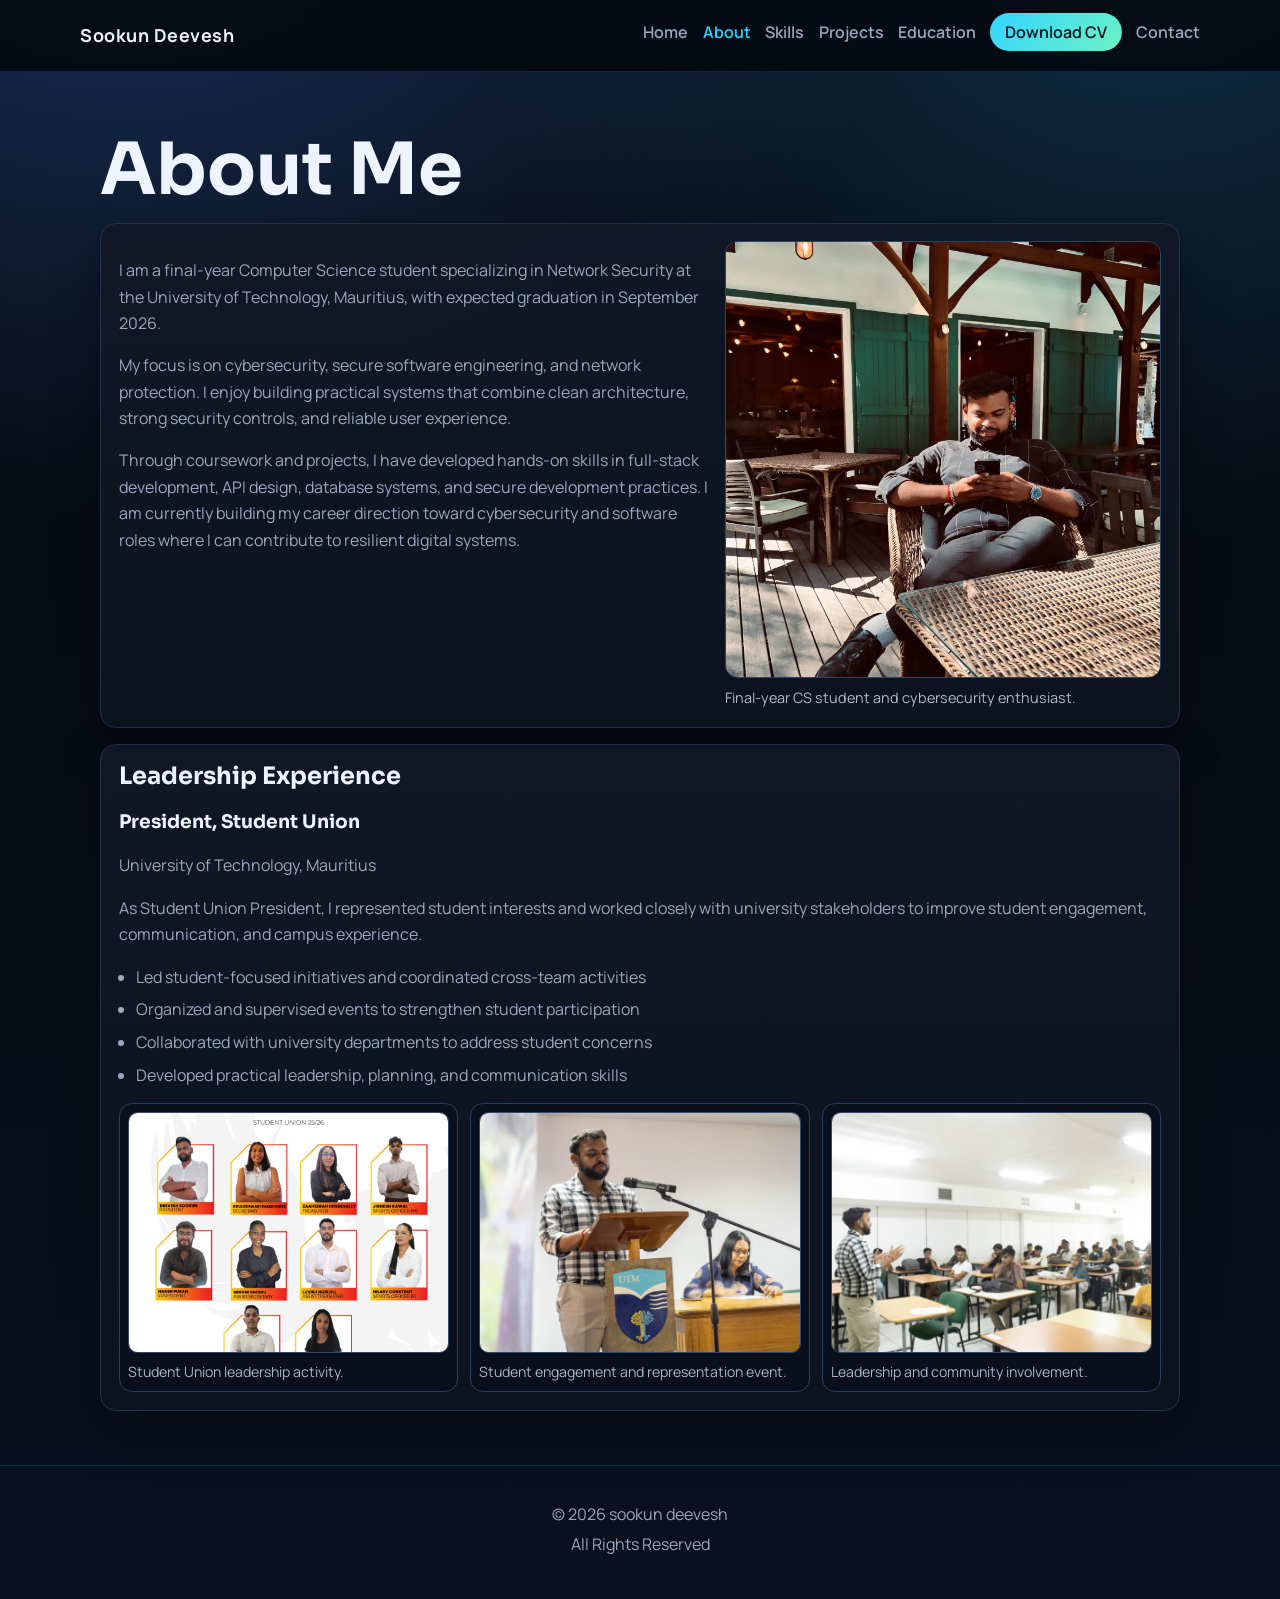
==== about.html @ 70546ae6 "Initial portfolio website upload" ====
<!doctype html>
<html lang="en">
  <head>
    <meta charset="UTF-8" />
    <meta name="viewport" content="width=device-width, initial-scale=1.0" />
    <title>About | Sookun Deevesh</title>
    <link rel="preconnect" href="https://fonts.googleapis.com" />
    <link rel="preconnect" href="https://fonts.gstatic.com" crossorigin />
    <link
      href="https://fonts.googleapis.com/css2?family=Manrope:wght@400;600;700;800&family=Sora:wght@500;600;700&display=swap"
      rel="stylesheet"
    />
    <link rel="stylesheet" href="styles.css" />
  </head>
  <body>
    <header class="subpage-header">
      <nav class="nav">
        <a class="brand" href="index.html">Sookun Deevesh</a>
        <button class="menu-toggle" aria-label="Toggle menu">Menu</button>
        <ul class="nav-links">
          <li><a href="index.html">Home</a></li>
          <li><a class="active" href="about.html">About</a></li>
          <li><a href="skills.html">Skills</a></li>
          <li><a href="projects.html">Projects</a></li>
          <li><a href="education.html">Education</a></li>
          <li>
            <a class="nav-cv-btn" href="Sookun_Deevesh_CV.pdf" download
              >Download CV</a
            >
          </li>
          <li><a href="contact.html">Contact</a></li>
        </ul>
      </nav>
    </header>

    <main class="section reveal">
      <h1>About Me</h1>
      <article class="about-card">
        <div class="about-layout">
          <div>
            <p>
              I am a final-year Computer Science student specializing in Network
              Security at the University of Technology, Mauritius, with expected
              graduation in September 2026.
            </p>
            <p>
              My focus is on cybersecurity, secure software engineering, and network
              protection. I enjoy building practical systems that combine clean
              architecture, strong security controls, and reliable user experience.
            </p>
            <p>
              Through coursework and projects, I have developed hands-on skills in
              full-stack development, API design, database systems, and secure
              development practices. I am currently building my career direction
              toward cybersecurity and software roles where I can contribute to
              resilient digital systems.
            </p>
          </div>
          <figure class="about-media">
            <img
              class="about-image"
              src="WhatsApp Image 2026-03-09 at 22.50.04 (1).jpeg"
              alt="Sookun Deevesh portrait"
            />
            <figcaption>Final-year CS student and cybersecurity enthusiast.</figcaption>
          </figure>
        </div>
      </article>

      <article class="about-card">
        <h2>Leadership Experience</h2>
        <h3>President, Student Union</h3>
        <p class="meta">University of Technology, Mauritius</p>
        <p>
          As Student Union President, I represented student interests and worked
          closely with university stakeholders to improve student engagement,
          communication, and campus experience.
        </p>
        <ul>
          <li>Led student-focused initiatives and coordinated cross-team activities</li>
          <li>Organized and supervised events to strengthen student participation</li>
          <li>Collaborated with university departments to address student concerns</li>
          <li>Developed practical leadership, planning, and communication skills</li>
        </ul>

        <div class="about-gallery">
          <figure class="about-gallery-item">
            <img
              src="WhatsApp Image 2026-03-09 at 22.48.05 (1).jpeg"
              alt="Student Union leadership activity photo 1"
            />
            <figcaption>Student Union leadership activity.</figcaption>
          </figure>
          <figure class="about-gallery-item">
            <img
              src="WhatsApp Image 2026-03-09 at 22.48.05 (2).jpeg"
              alt="Student Union leadership activity photo 2"
            />
            <figcaption>Student engagement and representation event.</figcaption>
          </figure>
          <figure class="about-gallery-item">
            <img
              src="WhatsApp Image 2026-03-09 at 22.50.04.jpeg"
              alt="Student Union leadership activity photo 3"
            />
            <figcaption>Leadership and community involvement.</figcaption>
          </figure>
        </div>
      </article>
    </main>

    <footer>
      <p>&copy; 2026 sookun deevesh</p>
      <p>All Rights Reserved</p>
    </footer>
    <script src="script.js"></script>
  </body>
</html>
---- styles.css ----
:root {
  --bg: #070b13;
  --surface: #0f1624;
  --surface-2: #111b2d;
  --text: #eef4ff;
  --muted: #99a7bf;
  --accent: #32d3ff;
  --accent-2: #6ef3c5;
  --border: #223148;
  --shadow: 0 20px 45px rgba(0, 0, 0, 0.35);
}

* {
  box-sizing: border-box;
}

html {
  scroll-behavior: smooth;
}

body {
  margin: 0;
  font-family: "Manrope", sans-serif;
  color: var(--text);
  line-height: 1.65;
  background: radial-gradient(circle at 10% -20%, #1f3f73 0%, transparent 38%),
    radial-gradient(circle at 90% -10%, #103652 0%, transparent 34%),
    linear-gradient(180deg, #05080e 0%, #070b13 40%, #0a1020 100%);
}

h1,
h2,
h3,
h4 {
  margin-top: 0;
  line-height: 1.2;
  font-family: "Sora", sans-serif;
}

a {
  color: inherit;
}

.hero {
  position: relative;
  overflow: hidden;
  padding: 1.2rem 1.25rem 4.5rem;
  border-bottom: 1px solid rgba(50, 211, 255, 0.15);
}

.subpage-header {
  padding: 1.2rem 1.25rem;
  border-bottom: 1px solid rgba(50, 211, 255, 0.15);
  background: rgba(5, 9, 16, 0.9);
  backdrop-filter: blur(6px);
}

.hero-grid {
  position: absolute;
  inset: 0;
  background-image: linear-gradient(
      rgba(50, 211, 255, 0.08) 1px,
      transparent 1px
    ),
    linear-gradient(90deg, rgba(50, 211, 255, 0.08) 1px, transparent 1px);
  background-size: 30px 30px;
  mask-image: linear-gradient(to bottom, rgba(0, 0, 0, 0.45), transparent);
  pointer-events: none;
}

.nav {
  max-width: 1120px;
  margin: 0 auto;
  display: flex;
  align-items: center;
  justify-content: space-between;
  gap: 1rem;
  position: relative;
  z-index: 2;
}

.brand {
  text-decoration: none;
  font-size: 1.12rem;
  font-weight: 700;
  letter-spacing: 0.03em;
}

.menu-toggle {
  display: none;
  border: 1px solid var(--border);
  background: var(--surface);
  color: var(--text);
  padding: 0.45rem 0.75rem;
  border-radius: 0.55rem;
  cursor: pointer;
}

.nav-links {
  list-style: none;
  display: flex;
  flex-wrap: wrap;
  gap: 0.9rem;
  margin: 0;
  padding: 0;
}

.nav-links a {
  text-decoration: none;
  font-weight: 600;
  color: var(--muted);
  transition: color 0.2s ease;
}

.nav-links a:hover {
  color: var(--accent);
}

.nav-links a.active {
  color: var(--accent);
}

.nav-links .nav-cv-btn {
  color: #04141d;
  background: linear-gradient(135deg, var(--accent) 0%, var(--accent-2) 100%);
  border: 1px solid transparent;
  border-radius: 999px;
  padding: 0.45rem 0.85rem;
}

.nav-links .nav-cv-btn:hover {
  color: #04141d;
  box-shadow: 0 6px 18px rgba(50, 211, 255, 0.35);
}

.hero-content {
  max-width: 1120px;
  margin: 4.5rem auto 0;
  position: relative;
  z-index: 2;
}

.hero-layout {
  display: grid;
  grid-template-columns: 1.2fr 0.8fr;
  gap: 1.4rem;
  align-items: start;
}

h1 {
  font-size: clamp(2.15rem, 6vw, 4.5rem);
  margin-bottom: 0.6rem;
}

.title {
  margin: 0 0 1.25rem;
  color: var(--accent);
  font-weight: 700;
}

.subtitle {
  max-width: 75ch;
  color: var(--muted);
  margin: 0 0 0.8rem;
}

.hero-actions {
  margin-top: 1.5rem;
  display: flex;
  flex-wrap: wrap;
  gap: 0.85rem;
}

.hero-photo-card {
  margin-top: 0.3rem;
  background: linear-gradient(180deg, rgba(16, 24, 38, 0.95) 0%, rgba(12, 19, 31, 0.95) 100%);
  border: 1px solid var(--border);
  border-radius: 1rem;
  padding: 0.8rem;
  box-shadow: var(--shadow);
}

.hero-photo {
  width: 100%;
  aspect-ratio: 4 / 5;
  object-fit: cover;
  border-radius: 0.7rem;
  border: 1px solid #2e425f;
  display: block;
  background: #0a1220;
}

.photo-note {
  margin: 0.7rem 0 0.15rem;
  color: var(--muted);
  font-size: 0.9rem;
}

.btn {
  text-decoration: none;
  font-weight: 700;
  border-radius: 999px;
  padding: 0.72rem 1.25rem;
  border: 1px solid transparent;
  transition: transform 0.2s ease, box-shadow 0.25s ease, border-color 0.25s ease;
}

.btn:hover {
  transform: translateY(-2px);
}

.btn-primary {
  color: #04141d;
  background: linear-gradient(135deg, var(--accent) 0%, var(--accent-2) 100%);
  box-shadow: 0 8px 24px rgba(50, 211, 255, 0.35);
}

.btn-ghost {
  border-color: #385272;
  color: var(--text);
  background: rgba(14, 23, 39, 0.6);
}

.btn-ghost:hover {
  border-color: var(--accent);
}

.btn-large {
  font-size: 1.03rem;
  padding: 0.9rem 1.55rem;
}

.section {
  max-width: 1120px;
  margin: 0 auto;
  padding: 3.4rem 1.25rem;
}

.section p {
  color: var(--muted);
}

.skills-grid,
.project-grid {
  display: grid;
  grid-template-columns: repeat(auto-fit, minmax(250px, 1fr));
  gap: 1rem;
}

.skill-card,
.card,
.edu-card,
.cv-section {
  background: linear-gradient(180deg, rgba(16, 24, 38, 0.95) 0%, rgba(12, 19, 31, 0.95) 100%);
  border: 1px solid var(--border);
  border-radius: 1rem;
  padding: 1.1rem;
  box-shadow: var(--shadow);
}

.skill-card,
.card {
  transition: transform 0.24s ease, border-color 0.24s ease;
}

.skill-card:hover,
.card:hover {
  transform: translateY(-4px);
  border-color: rgba(50, 211, 255, 0.55);
}

ul {
  margin: 0.4rem 0 0;
  padding-left: 1.1rem;
  color: var(--muted);
}

li {
  margin-bottom: 0.4rem;
}

.meta {
  margin: 0.1rem 0;
}

.edu-media {
  margin: 0 0 1rem;
}

.edu-image {
  width: 100%;
  max-height: 420px;
  object-fit: cover;
  border-radius: 0.8rem;
  border: 1px solid #2a3d5a;
  display: block;
}

.edu-media figcaption {
  margin-top: 0.55rem;
  color: var(--muted);
  font-size: 0.93rem;
}

.source-link {
  margin-top: 1rem;
}

.edu-detail-grid {
  margin-top: 1.15rem;
  display: grid;
  grid-template-columns: repeat(auto-fit, minmax(220px, 1fr));
  gap: 0.8rem;
}

.edu-detail {
  background: rgba(9, 15, 26, 0.7);
  border: 1px solid #2a3d5a;
  border-radius: 0.75rem;
  padding: 0.85rem;
}

.edu-detail h4 {
  margin-bottom: 0.45rem;
}

.edu-detail ul {
  margin-top: 0.15rem;
}

.source-link a {
  color: var(--accent);
  text-decoration: none;
}

.source-link a:hover {
  text-decoration: underline;
}

.cv-section {
  text-align: center;
}

.contact-list {
  list-style: none;
  margin: 0.8rem 0 0;
  padding: 0;
}

.contact-list li {
  margin-bottom: 0.55rem;
}

.contact-item {
  display: flex;
  align-items: flex-start;
  gap: 0.65rem;
  padding: 0.7rem 0.8rem;
  border: 1px solid #2b3f5d;
  border-radius: 0.75rem;
  background: rgba(10, 18, 30, 0.72);
}

.contact-icon {
  width: 28px;
  height: 28px;
  display: inline-flex;
  align-items: center;
  justify-content: center;
  border-radius: 50%;
  font-size: 0.82rem;
  font-weight: 800;
  color: #07202b;
  background: linear-gradient(135deg, var(--accent) 0%, var(--accent-2) 100%);
  flex: 0 0 auto;
  margin-top: 0.12rem;
}

.contact-label {
  margin: 0 0 0.05rem;
  color: #b8c7de;
  font-size: 0.84rem;
  letter-spacing: 0.02em;
  text-transform: uppercase;
}

.contact-list a {
  color: var(--accent);
  text-decoration: none;
  word-break: break-word;
}

.contact-list a:hover {
  text-decoration: underline;
}

.text-link {
  color: var(--accent);
  text-decoration: none;
  font-weight: 700;
}

.text-link:hover {
  text-decoration: underline;
}

.quick-links {
  padding-top: 3rem;
}

footer {
  border-top: 1px solid rgba(50, 211, 255, 0.15);
  text-align: center;
  padding: 2rem 1rem 2.4rem;
  color: var(--muted);
}

footer p {
  margin: 0.2rem 0;
}

.reveal {
  opacity: 1;
  transform: none;
  transition: opacity 0.7s ease, transform 0.7s ease;
}

.reveal.show {
  opacity: 1;
  transform: none;
}

@media (max-width: 960px) {
  .menu-toggle {
    display: inline-flex;
  }

  .nav-links {
    display: none;
    position: absolute;
    top: 2.9rem;
    right: 0;
    width: min(320px, 92vw);
    padding: 0.9rem;
    border: 1px solid var(--border);
    border-radius: 0.8rem;
    background: rgba(8, 14, 24, 0.97);
  }

  .nav-links.open {
    display: grid;
  }

  .hero-content {
    margin-top: 3rem;
  }

  .hero-layout {
    grid-template-columns: 1fr;
  }

  .hero-photo-card {
    max-width: 420px;
  }
}

.skills-intro {
  max-width: 85ch;
  margin-bottom: 1.2rem;
}

.skills-block + .skills-block {
  margin-top: 2rem;
}

.skills-grid-enhanced {
  grid-template-columns: repeat(auto-fit, minmax(290px, 1fr));
}

.skill-card-pro {
  padding: 1.2rem;
  border: 1px solid #2c3f5d;
  background: linear-gradient(165deg, rgba(15, 25, 40, 0.94) 0%, rgba(10, 18, 30, 0.95) 100%);
}

.skill-card-pro h3 {
  margin-bottom: 0.55rem;
}

.skill-card-pro p {
  margin: 0 0 0.65rem;
  color: #b6c3d8;
}

.skill-card-pro strong {
  color: #d8ecff;
}

.tool-grid {
  display: grid;
  grid-template-columns: repeat(auto-fit, minmax(230px, 1fr));
  gap: 0.9rem;
}

.tool-card {
  background: linear-gradient(180deg, rgba(16, 24, 38, 0.96) 0%, rgba(11, 18, 30, 0.96) 100%);
  border: 1px solid #2a3d5a;
  border-radius: 0.95rem;
  padding: 1rem;
  box-shadow: var(--shadow);
  transition: transform 0.24s ease, border-color 0.24s ease, box-shadow 0.24s ease;
}

.tool-card:hover {
  transform: translateY(-4px);
  border-color: rgba(50, 211, 255, 0.6);
  box-shadow: 0 20px 36px rgba(0, 0, 0, 0.36);
}

.tool-head {
  display: flex;
  align-items: center;
  gap: 0.65rem;
  margin-bottom: 0.55rem;
}

.tool-head img {
  width: 32px;
  height: 32px;
  border-radius: 0.45rem;
  background: rgba(255, 255, 255, 0.95);
  object-fit: contain;
  padding: 4px;
  border: 1px solid #3d536f;
}

.tool-head h3 {
  margin: 0;
  font-size: 1.02rem;
}

.tool-card p {
  margin: 0;
  color: #b4c1d7;
  font-size: 0.96rem;
  line-height: 1.55;
}

@media (max-width: 700px) {
  .tool-grid {
    grid-template-columns: 1fr;
  }

  .skills-grid-enhanced {
    grid-template-columns: 1fr;
  }
}

.capstone-card {
  margin-bottom: 1.4rem;
  border-color: #2f4667;
  background: linear-gradient(170deg, rgba(18, 30, 48, 0.98) 0%, rgba(12, 20, 34, 0.98) 100%);
}

.project-tag {
  display: inline-flex;
  align-items: center;
  padding: 0.24rem 0.7rem;
  margin: 0 0 0.65rem;
  border-radius: 999px;
  border: 1px solid rgba(110, 243, 197, 0.45);
  background: rgba(110, 243, 197, 0.08);
  color: #b8f7df;
  font-size: 0.8rem;
  font-weight: 700;
  letter-spacing: 0.03em;
  text-transform: uppercase;
}

.capstone-card h2 {
  margin-bottom: 0.75rem;
}

.capstone-card h3 {
  margin-top: 1.25rem;
  margin-bottom: 0.45rem;
  color: #d8e7fa;
}

.project-feature-grid {
  margin-top: 0.4rem;
  display: grid;
  grid-template-columns: repeat(auto-fit, minmax(240px, 1fr));
  gap: 0.55rem;
}

.project-pill {
  padding: 0.58rem 0.72rem;
  border-radius: 0.65rem;
  border: 1px solid #2d4261;
  background: rgba(9, 15, 26, 0.72);
  color: #c7d8ee;
  font-size: 0.94rem;
}

.capstone-media {
  margin: 1rem 0 0.6rem;
}

.capstone-image {
  width: 100%;
  border-radius: 0.85rem;
  border: 1px solid #344d6f;
  display: block;
  box-shadow: 0 14px 28px rgba(0, 0, 0, 0.34);
}

.capstone-media figcaption {
  margin-top: 0.55rem;
  color: #a8b8d1;
  font-size: 0.9rem;
}

.about-card {
  background: linear-gradient(180deg, rgba(16, 24, 38, 0.95) 0%, rgba(12, 19, 31, 0.95) 100%);
  border: 1px solid var(--border);
  border-radius: 1rem;
  padding: 1.1rem;
  box-shadow: var(--shadow);
}

.about-card + .about-card {
  margin-top: 1rem;
}

.about-layout {
  display: grid;
  grid-template-columns: 1.15fr 0.85fr;
  gap: 1rem;
  align-items: start;
}

.about-media {
  margin: 0;
}

.about-image {
  width: 100%;
  display: block;
  border-radius: 0.8rem;
  border: 1px solid #2f4564;
  object-fit: cover;
  max-height: 440px;
}

.about-media figcaption {
  margin-top: 0.5rem;
  color: #aab8ce;
  font-size: 0.9rem;
}

.about-gallery {
  margin-top: 0.9rem;
  display: grid;
  grid-template-columns: repeat(auto-fit, minmax(220px, 1fr));
  gap: 0.75rem;
}

.about-gallery-item {
  margin: 0;
  background: rgba(9, 15, 26, 0.72);
  border: 1px solid #2a3f5d;
  border-radius: 0.8rem;
  padding: 0.5rem;
}

.about-gallery-item img {
  width: 100%;
  display: block;
  border-radius: 0.6rem;
  border: 1px solid #334b6d;
  aspect-ratio: 4 / 3;
  object-fit: cover;
}

.about-gallery-item figcaption {
  margin-top: 0.45rem;
  color: #a5b5cc;
  font-size: 0.88rem;
}

@media (max-width: 860px) {
  .about-layout {
    grid-template-columns: 1fr;
  }
}
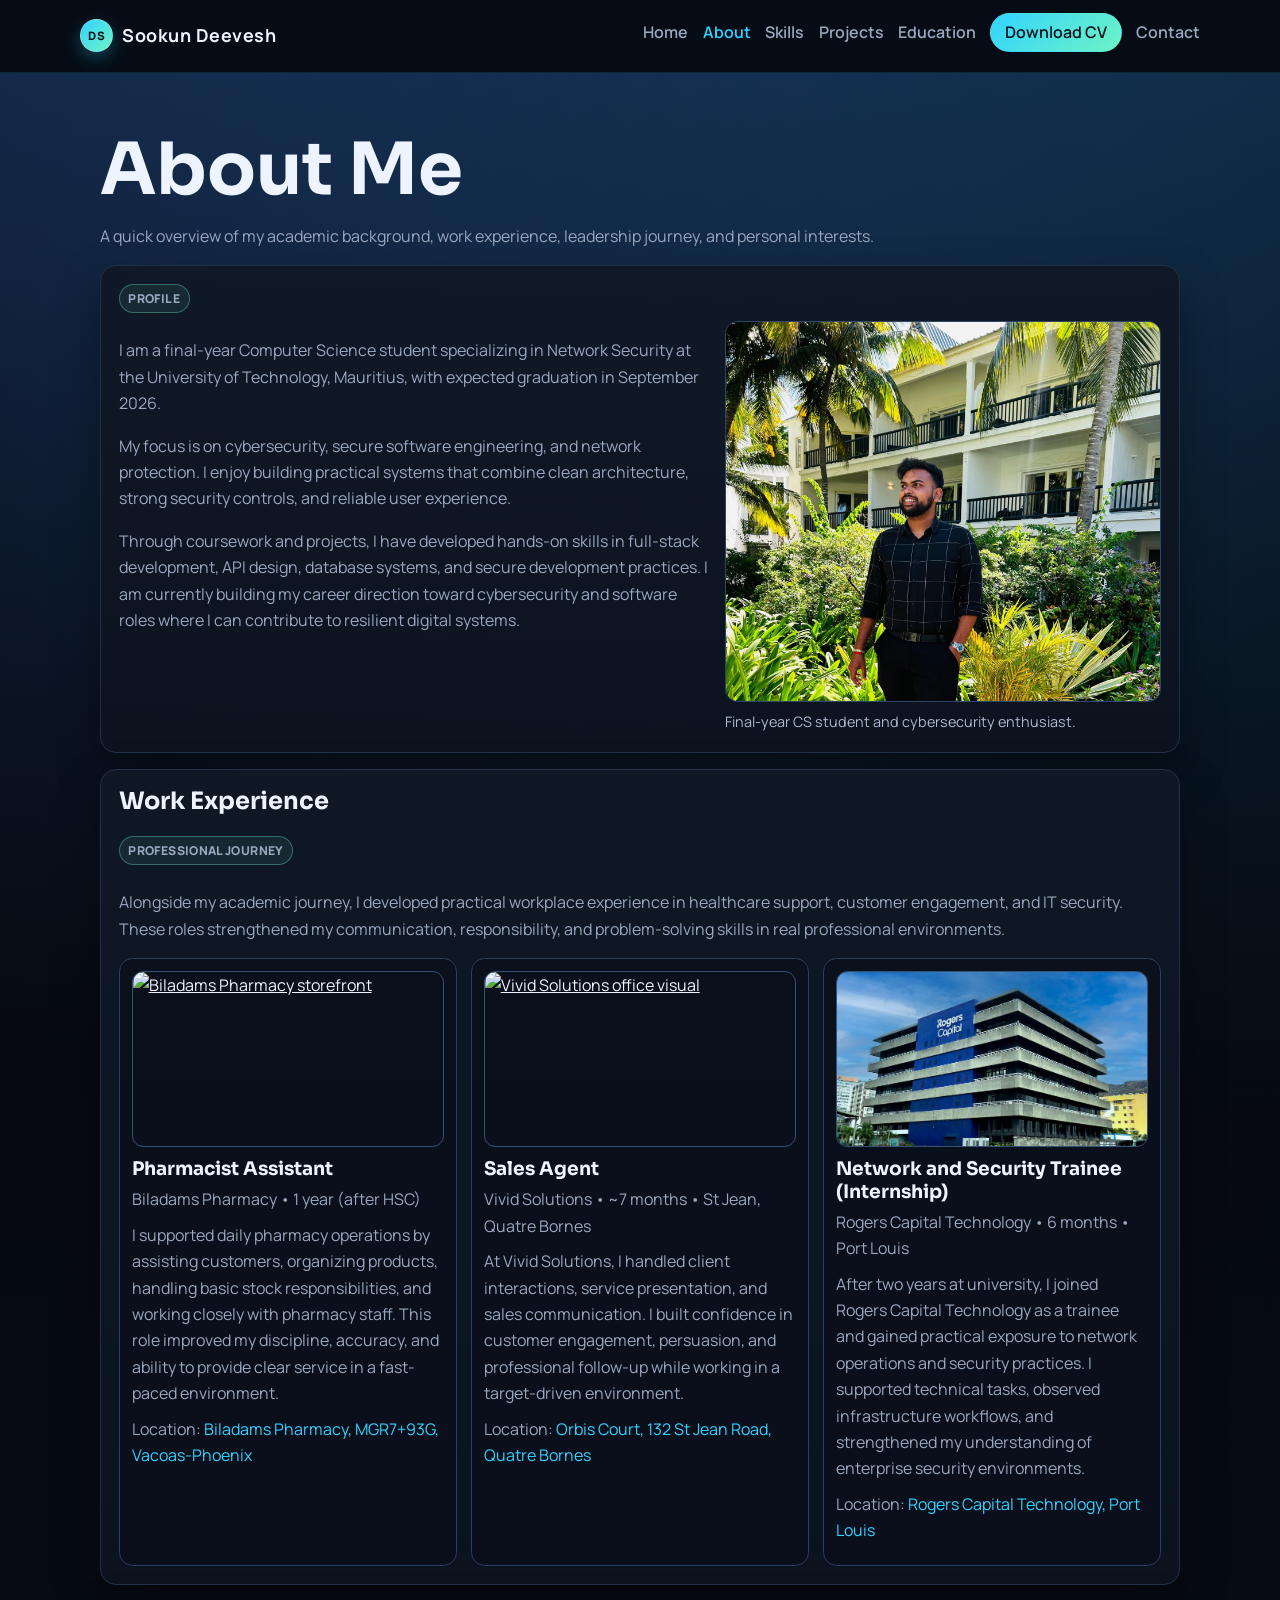
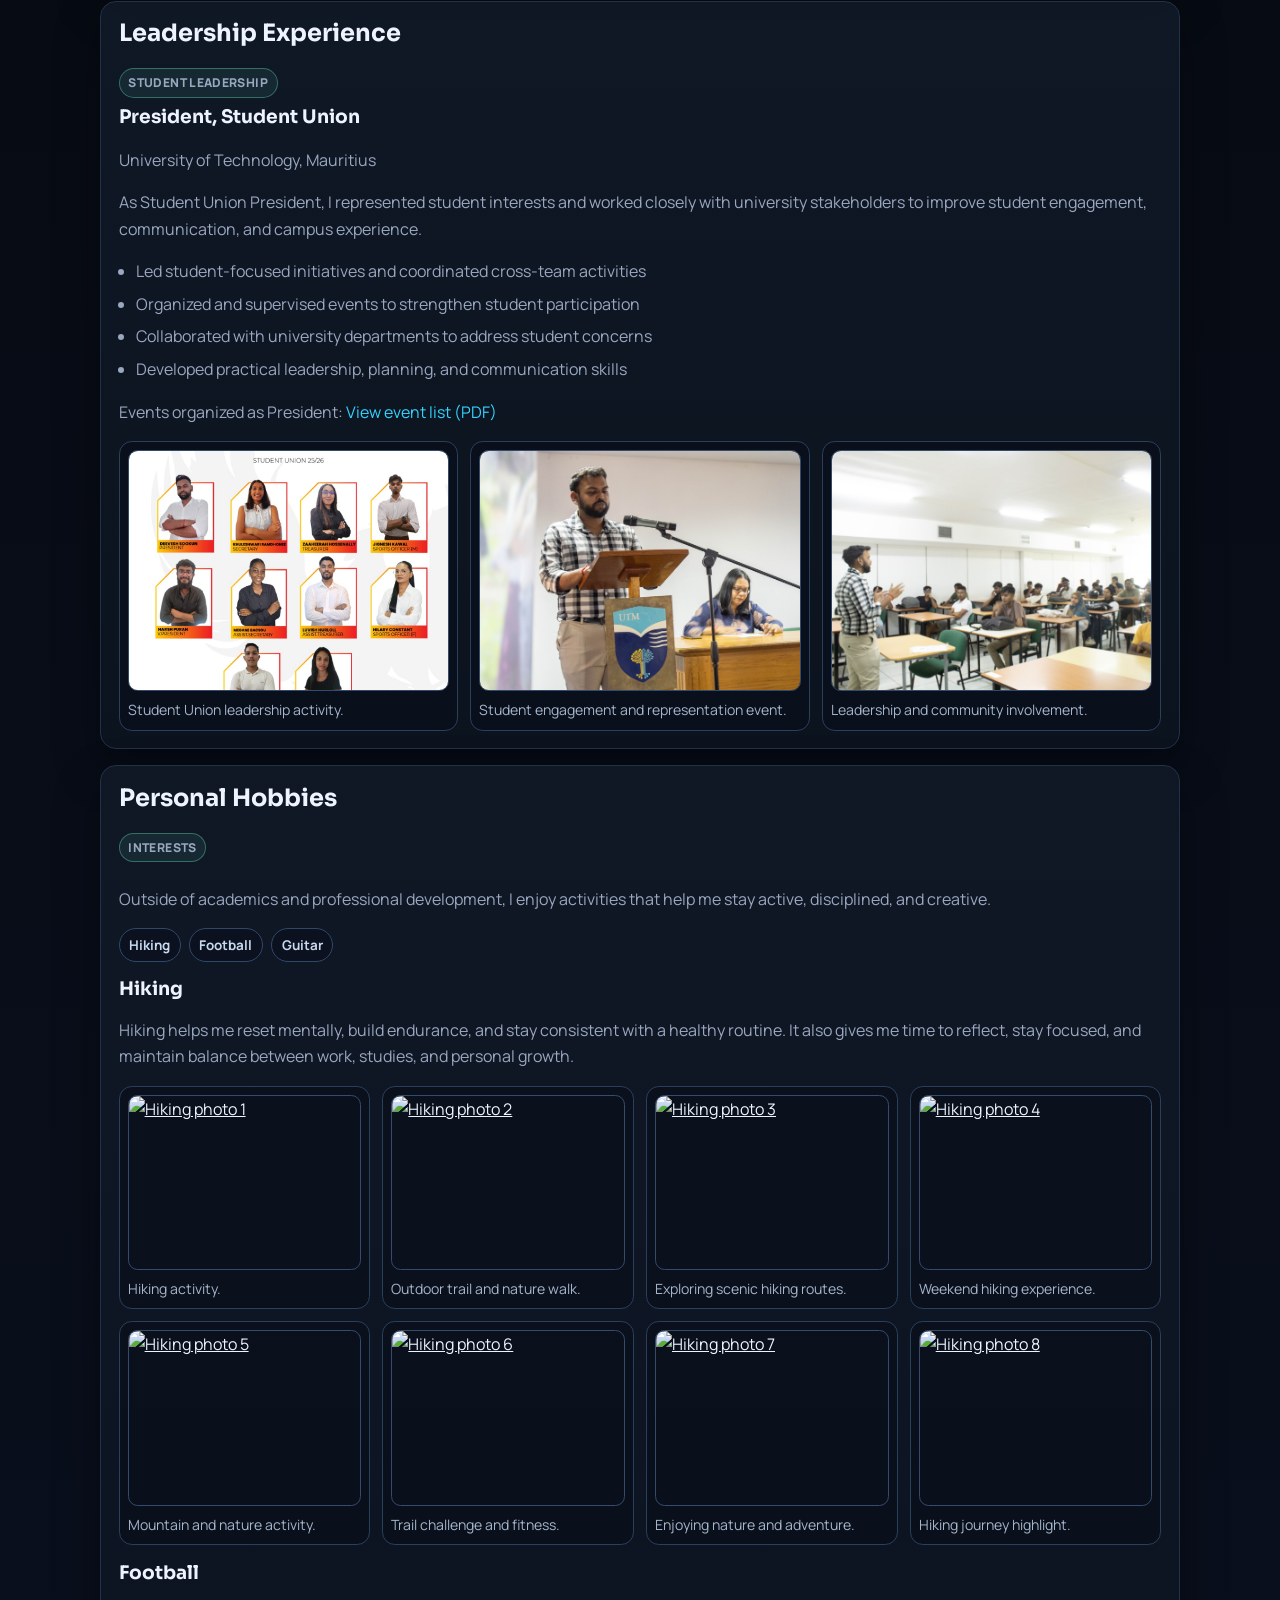
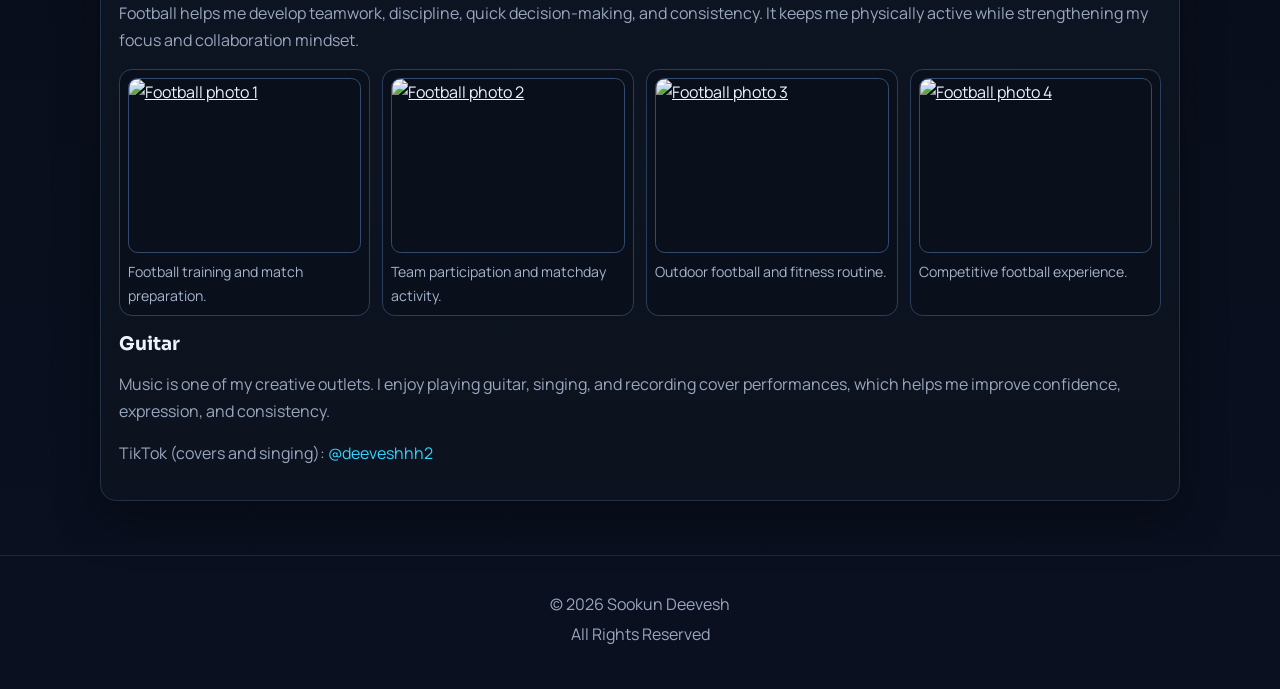
==== commit b048e5b0: "Add files via upload" ====
--- a/about.html
+++ b/about.html
@@ -3,6 +3,13 @@
   <head>
     <meta charset="UTF-8" />
     <meta name="viewport" content="width=device-width, initial-scale=1.0" />
+    <meta name="theme-color" content="#070b13" />
+    <meta
+      name="description"
+      content="About Sookun Deevesh: profile, leadership experience, and work experience in healthcare support, sales, and network security internship."
+    />
+    <link rel="icon" type="image/svg+xml" href="favicon.svg" />
+    <link rel="apple-touch-icon" href="favicon.svg" />
     <title>About | Sookun Deevesh</title>
     <link rel="preconnect" href="https://fonts.googleapis.com" />
     <link rel="preconnect" href="https://fonts.gstatic.com" crossorigin />
@@ -35,7 +42,12 @@
 
     <main class="section reveal">
       <h1>About Me</h1>
+      <p class="about-intro">
+        A quick overview of my academic background, work experience, leadership
+        journey, and personal interests.
+      </p>
       <article class="about-card">
+        <p class="section-kicker">Profile</p>
         <div class="about-layout">
           <div>
             <p>
@@ -59,16 +71,110 @@
           <figure class="about-media">
             <img
               class="about-image"
-              src="WhatsApp Image 2026-03-09 at 22.50.04 (1).jpeg"
+              src="WhatsApp Image 2026-03-16 at 10.59.17.jpeg"
               alt="Sookun Deevesh portrait"
             />
             <figcaption>Final-year CS student and cybersecurity enthusiast.</figcaption>
           </figure>
+        </div>
+      </article>
+
+      <article class="about-card">
+        <h2>Work Experience</h2>
+        <p class="section-kicker">Professional Journey</p>
+        <p>
+          Alongside my academic journey, I developed practical workplace
+          experience in healthcare support, customer engagement, and IT security.
+          These roles strengthened my communication, responsibility, and
+          problem-solving skills in real professional environments.
+        </p>
+
+        <div class="work-grid">
+          <article class="work-card">
+            <img
+              class="work-image"
+              src="https://www.ascenciamalls.com/media/1jlnatyc/billadarns.jpg?crop=0%2C0%2C0%2C0&cropmode=percentage&height=330&rnd=133210350806030000&width=338"
+              alt="Biladams Pharmacy storefront"
+              loading="lazy"
+            />
+            <h3>Pharmacist Assistant</h3>
+            <p class="meta">Biladams Pharmacy • 1 year (after HSC)</p>
+            <p>
+              I supported daily pharmacy operations by assisting customers,
+              organizing products, handling basic stock responsibilities, and
+              working closely with pharmacy staff. This role improved my
+              discipline, accuracy, and ability to provide clear service in a
+              fast-paced environment.
+            </p>
+            <p class="source-link">
+              Location:
+              <a
+                href="https://www.google.com/maps/search/?api=1&query=Biladams+Pharmacy,+MGR7%2B93G,+Vacoas-Phoenix,+Mauritius"
+                target="_blank"
+                rel="noopener noreferrer"
+                >Biladams Pharmacy, MGR7+93G, Vacoas-Phoenix</a
+              >
+            </p>
+          </article>
+
+          <article class="work-card">
+            <img
+              class="work-image"
+              src="https://www.vividsolutions.mu/assets/img/landing/office_title_landing.png"
+              alt="Vivid Solutions office visual"
+              loading="lazy"
+            />
+            <h3>Sales Agent</h3>
+            <p class="meta">Vivid Solutions • ~7 months • St Jean, Quatre Bornes</p>
+            <p>
+              At Vivid Solutions, I handled client interactions, service
+              presentation, and sales communication. I built confidence in
+              customer engagement, persuasion, and professional follow-up while
+              working in a target-driven environment.
+            </p>
+            <p class="source-link">
+              Location:
+              <a
+                href="https://www.google.com/maps/search/?api=1&query=Orbis+Court,+132+St+Jean+Road,+Quatre+Bornes,+Mauritius"
+                target="_blank"
+                rel="noopener noreferrer"
+                >Orbis Court, 132 St Jean Road, Quatre Bornes</a
+              >
+            </p>
+          </article>
+
+          <article class="work-card">
+            <img
+              class="work-image"
+              src="1754237990745.jfif"
+              alt="Rogers Capital Technology building and brand visual"
+              loading="lazy"
+            />
+            <h3>Network and Security Trainee (Internship)</h3>
+            <p class="meta">Rogers Capital Technology • 6 months • Port Louis</p>
+            <p>
+              After two years at university, I joined Rogers Capital Technology
+              as a trainee and gained practical exposure to network operations
+              and security practices. I supported technical tasks, observed
+              infrastructure workflows, and strengthened my understanding of
+              enterprise security environments.
+            </p>
+            <p class="source-link">
+              Location:
+              <a
+                href="https://www.google.com/maps/search/?api=1&query=Rogers+Capital+Technology,+Port+Louis,+Mauritius"
+                target="_blank"
+                rel="noopener noreferrer"
+                >Rogers Capital Technology, Port Louis</a
+              >
+            </p>
+          </article>
         </div>
       </article>
 
       <article class="about-card">
         <h2>Leadership Experience</h2>
+        <p class="section-kicker">Student Leadership</p>
         <h3>President, Student Union</h3>
         <p class="meta">University of Technology, Mauritius</p>
         <p>
@@ -82,6 +188,12 @@
           <li>Collaborated with university departments to address student concerns</li>
           <li>Developed practical leadership, planning, and communication skills</li>
         </ul>
+        <p class="source-link">
+          Events organized as President:
+          <a href="Lists of events 2025-2026.pdf" target="_blank" rel="noopener noreferrer"
+            >View event list (PDF)</a
+          >
+        </p>
 
         <div class="about-gallery">
           <figure class="about-gallery-item">
@@ -107,12 +219,164 @@
           </figure>
         </div>
       </article>
+
+      <article class="about-card">
+        <h2>Personal Hobbies</h2>
+        <p class="section-kicker">Interests</p>
+        <p>
+          Outside of academics and professional development, I enjoy activities
+          that help me stay active, disciplined, and creative.
+        </p>
+        <div class="hobby-chips" aria-label="Hobbies">
+          <span>Hiking</span>
+          <span>Football</span>
+          <span>Guitar</span>
+        </div>
+        <section class="hobby-block">
+          <h3>Hiking</h3>
+        <p>
+          Hiking helps me reset mentally, build endurance, and stay consistent
+          with a healthy routine. It also gives me time to reflect, stay
+          focused, and maintain balance between work, studies, and personal
+          growth.
+        </p>
+        <div class="about-gallery">
+          <figure class="about-gallery-item">
+            <img
+              src="hikingpics/WhatsApp Image 2026-03-16 at 10.30.11.jpeg"
+              alt="Hiking photo 1"
+              loading="lazy"
+            />
+            <figcaption>Hiking activity.</figcaption>
+          </figure>
+          <figure class="about-gallery-item">
+            <img
+              src="hikingpics/WhatsApp Image 2026-03-16 at 10.31.36.jpeg"
+              alt="Hiking photo 2"
+              loading="lazy"
+            />
+            <figcaption>Outdoor trail and nature walk.</figcaption>
+          </figure>
+          <figure class="about-gallery-item">
+            <img
+              src="hikingpics/WhatsApp Image 2026-03-16 at 10.31.38 (1).jpeg"
+              alt="Hiking photo 3"
+              loading="lazy"
+            />
+            <figcaption>Exploring scenic hiking routes.</figcaption>
+          </figure>
+          <figure class="about-gallery-item">
+            <img
+              src="hikingpics/WhatsApp Image 2026-03-16 at 10.31.38.jpeg"
+              alt="Hiking photo 4"
+              loading="lazy"
+            />
+            <figcaption>Weekend hiking experience.</figcaption>
+          </figure>
+          <figure class="about-gallery-item">
+            <img
+              src="hikingpics/WhatsApp Image 2026-03-16 at 10.31.39 (1).jpeg"
+              alt="Hiking photo 5"
+              loading="lazy"
+            />
+            <figcaption>Mountain and nature activity.</figcaption>
+          </figure>
+          <figure class="about-gallery-item">
+            <img
+              src="hikingpics/WhatsApp Image 2026-03-16 at 10.31.39 (2).jpeg"
+              alt="Hiking photo 6"
+              loading="lazy"
+            />
+            <figcaption>Trail challenge and fitness.</figcaption>
+          </figure>
+          <figure class="about-gallery-item">
+            <img
+              src="hikingpics/WhatsApp Image 2026-03-16 at 10.31.39 (3).jpeg"
+              alt="Hiking photo 7"
+              loading="lazy"
+            />
+            <figcaption>Enjoying nature and adventure.</figcaption>
+          </figure>
+          <figure class="about-gallery-item">
+            <img
+              src="hikingpics/WhatsApp Image 2026-03-16 at 10.31.39.jpeg"
+              alt="Hiking photo 8"
+              loading="lazy"
+            />
+            <figcaption>Hiking journey highlight.</figcaption>
+          </figure>
+        </div>
+        </section>
+        <section class="hobby-block">
+          <h3>Football</h3>
+        <p>
+          Football helps me develop teamwork, discipline, quick decision-making,
+          and consistency. It keeps me physically active while strengthening my
+          focus and collaboration mindset.
+        </p>
+        <div class="about-gallery">
+          <figure class="about-gallery-item">
+            <img
+              src="footballpics/WhatsApp Image 2026-03-16 at 10.35.22.jpeg"
+              alt="Football photo 1"
+              loading="lazy"
+            />
+            <figcaption>Football training and match preparation.</figcaption>
+          </figure>
+          <figure class="about-gallery-item">
+            <img
+              src="footballpics/WhatsApp Image 2026-03-16 at 10.35.22 (1).jpeg"
+              alt="Football photo 2"
+              loading="lazy"
+            />
+            <figcaption>Team participation and matchday activity.</figcaption>
+          </figure>
+          <figure class="about-gallery-item">
+            <img
+              src="footballpics/WhatsApp Image 2026-03-16 at 10.35.22 (2).jpeg"
+              alt="Football photo 3"
+              loading="lazy"
+            />
+            <figcaption>Outdoor football and fitness routine.</figcaption>
+          </figure>
+          <figure class="about-gallery-item">
+            <img
+              src="footballpics/WhatsApp Image 2026-03-16 at 10.35.23.jpeg"
+              alt="Football photo 4"
+              loading="lazy"
+            />
+            <figcaption>Competitive football experience.</figcaption>
+          </figure>
+        </div>
+        </section>
+        <section class="hobby-block">
+          <h3>Guitar</h3>
+        <p>
+          Music is one of my creative outlets. I enjoy playing guitar, singing,
+          and recording cover performances, which helps me improve confidence,
+          expression, and consistency.
+        </p>
+        <p class="source-link">
+          TikTok (covers and singing):
+          <a
+            href="https://www.tiktok.com/@deeveshhh2?_r=1&_t=ZS-94jJyyyHYHq"
+            target="_blank"
+            rel="noopener noreferrer"
+            >@deeveshhh2</a
+          >
+        </p>
+        </section>
+      </article>
     </main>
 
     <footer>
-      <p>&copy; 2026 sookun deevesh</p>
+      <p>&copy; 2026 Sookun Deevesh</p>
       <p>All Rights Reserved</p>
     </footer>
+    <button class="back-to-top" type="button" aria-label="Back to top">
+      ↑ Top
+    </button>
     <script src="script.js"></script>
   </body>
 </html>
+
--- a/styles.css
+++ b/styles.css
@@ -41,6 +41,25 @@
   color: inherit;
 }
 
+img {
+  max-width: 100%;
+}
+
+.image-link {
+  display: block;
+}
+
+.image-link img {
+  cursor: zoom-in;
+}
+
+a:focus-visible,
+button:focus-visible {
+  outline: 2px solid var(--accent-2);
+  outline-offset: 2px;
+  border-radius: 0.35rem;
+}
+
 .hero {
   position: relative;
   overflow: hidden;
@@ -49,6 +68,9 @@
 }
 
 .subpage-header {
+  position: sticky;
+  top: 0;
+  z-index: 20;
   padding: 1.2rem 1.25rem;
   border-bottom: 1px solid rgba(50, 211, 255, 0.15);
   background: rgba(5, 9, 16, 0.9);
@@ -80,10 +102,29 @@
 }
 
 .brand {
+  display: inline-flex;
+  align-items: center;
+  gap: 0.55rem;
   text-decoration: none;
   font-size: 1.12rem;
   font-weight: 700;
   letter-spacing: 0.03em;
+}
+
+.brand::before {
+  content: "DS";
+  display: inline-flex;
+  align-items: center;
+  justify-content: center;
+  width: 1.95rem;
+  height: 1.95rem;
+  border-radius: 50%;
+  font-size: 0.72rem;
+  font-weight: 800;
+  color: #04141d;
+  background: linear-gradient(135deg, var(--accent) 0%, var(--accent-2) 100%);
+  border: 1px solid rgba(255, 255, 255, 0.2);
+  box-shadow: 0 6px 16px rgba(50, 211, 255, 0.28);
 }
 
 .menu-toggle {
@@ -171,6 +212,43 @@
   gap: 0.85rem;
 }
 
+.featured-skills {
+  margin-top: 1rem;
+  display: flex;
+  flex-wrap: wrap;
+  gap: 0.5rem;
+}
+
+.featured-skills span {
+  display: inline-flex;
+  align-items: center;
+  padding: 0.35rem 0.62rem;
+  border-radius: 999px;
+  border: 1px solid #315073;
+  background: rgba(13, 22, 38, 0.68);
+  color: #c9def6;
+  font-size: 0.86rem;
+  font-weight: 700;
+}
+
+.snapshot-card {
+  margin-top: 1rem;
+  max-width: 680px;
+  background: rgba(9, 16, 28, 0.76);
+  border: 1px solid #2a4263;
+  border-radius: 0.85rem;
+  padding: 0.85rem;
+}
+
+.snapshot-card h2 {
+  font-size: 1.02rem;
+  margin-bottom: 0.5rem;
+}
+
+.snapshot-card ul {
+  margin: 0;
+}
+
 .hero-photo-card {
   margin-top: 0.3rem;
   background: linear-gradient(180deg, rgba(16, 24, 38, 0.95) 0%, rgba(12, 19, 31, 0.95) 100%);
@@ -238,6 +316,10 @@
 
 .section p {
   color: var(--muted);
+}
+
+.section > p {
+  max-width: 80ch;
 }
 
 .skills-grid,
@@ -281,6 +363,23 @@
 
 .meta {
   margin: 0.1rem 0;
+}
+
+.edu-facts {
+  margin: 0.65rem 0 0.9rem;
+  display: grid;
+  grid-template-columns: repeat(auto-fit, minmax(220px, 1fr));
+  gap: 0.45rem 0.9rem;
+  padding: 0.8rem;
+  border: 1px solid #2c4160;
+  border-radius: 0.8rem;
+  background: rgba(9, 16, 28, 0.72);
+}
+
+.edu-card h4 {
+  margin-top: 1.2rem;
+  margin-bottom: 0.45rem;
+  color: #d7e9ff;
 }
 
 .edu-media {
@@ -404,6 +503,10 @@
   text-decoration: underline;
 }
 
+.text-link:focus-visible {
+  text-decoration: underline;
+}
+
 .quick-links {
   padding-top: 3rem;
 }
@@ -419,6 +522,29 @@
   margin: 0.2rem 0;
 }
 
+.back-to-top {
+  position: fixed;
+  right: 1rem;
+  bottom: 1rem;
+  border: 1px solid #355277;
+  background: rgba(9, 16, 28, 0.9);
+  color: #d8ecff;
+  border-radius: 999px;
+  padding: 0.55rem 0.8rem;
+  font-size: 0.88rem;
+  font-weight: 700;
+  cursor: pointer;
+  box-shadow: 0 10px 22px rgba(0, 0, 0, 0.35);
+  z-index: 35;
+  display: none;
+}
+
+.back-to-top.show {
+  display: inline-flex;
+  align-items: center;
+  gap: 0.3rem;
+}
+
 .reveal {
   opacity: 1;
   transform: none;
@@ -431,26 +557,58 @@
 }
 
 @media (max-width: 960px) {
+  body.nav-open {
+    overflow: hidden;
+  }
+
+  .nav {
+    position: relative;
+  }
+
   .menu-toggle {
     display: inline-flex;
+    align-items: center;
+    justify-content: center;
+    min-height: 40px;
   }
 
   .nav-links {
     display: none;
-    position: absolute;
-    top: 2.9rem;
-    right: 0;
-    width: min(320px, 92vw);
-    padding: 0.9rem;
+    position: fixed;
+    top: 72px;
+    left: 1rem;
+    right: 1rem;
+    width: auto;
+    max-height: calc(100vh - 88px);
+    overflow-y: auto;
+    padding: 0.85rem;
     border: 1px solid var(--border);
     border-radius: 0.8rem;
-    background: rgba(8, 14, 24, 0.97);
+    background: rgba(8, 14, 24, 0.98);
+    box-shadow: 0 18px 38px rgba(0, 0, 0, 0.45);
+    z-index: 30;
+    gap: 0.45rem;
   }
 
   .nav-links.open {
     display: grid;
   }
 
+  .nav-links li {
+    margin: 0;
+  }
+
+  .nav-links a {
+    display: block;
+    padding: 0.58rem 0.5rem;
+    border-radius: 0.45rem;
+  }
+
+  .nav-links .nav-cv-btn {
+    text-align: center;
+    padding: 0.58rem 0.75rem;
+  }
+
   .hero-content {
     margin-top: 3rem;
   }
@@ -461,6 +619,17 @@
 
   .hero-photo-card {
     max-width: 420px;
+  }
+
+  .back-to-top {
+    bottom: 0.85rem;
+    right: 0.85rem;
+  }
+}
+
+@media (min-width: 961px) {
+  .back-to-top {
+    display: none !important;
   }
 }
 
@@ -629,8 +798,27 @@
   box-shadow: var(--shadow);
 }
 
+.about-intro {
+  margin: 0.35rem 0 1rem;
+  max-width: 76ch;
+}
+
 .about-card + .about-card {
   margin-top: 1rem;
+}
+
+.section-kicker {
+  display: inline-flex;
+  margin: 0 0 0.5rem;
+  padding: 0.22rem 0.55rem;
+  border-radius: 999px;
+  font-size: 0.76rem;
+  font-weight: 800;
+  letter-spacing: 0.03em;
+  text-transform: uppercase;
+  color: #b7ebd8;
+  border: 1px solid rgba(110, 243, 197, 0.35);
+  background: rgba(110, 243, 197, 0.08);
 }
 
 .about-layout {
@@ -689,6 +877,76 @@
   font-size: 0.88rem;
 }
 
+.hobby-chips {
+  display: flex;
+  flex-wrap: wrap;
+  gap: 0.5rem;
+  margin-top: 0.6rem;
+}
+
+.hobby-chips span {
+  display: inline-flex;
+  align-items: center;
+  padding: 0.28rem 0.6rem;
+  border-radius: 999px;
+  border: 1px solid #2f486a;
+  background: rgba(10, 17, 29, 0.76);
+  color: #c7d9ef;
+  font-size: 0.84rem;
+  font-weight: 700;
+}
+
+.hobby-block {
+  margin-top: 1.05rem;
+}
+
+.hobby-block h3 {
+  margin-bottom: 0.35rem;
+}
+
+.work-grid {
+  margin-top: 0.95rem;
+  display: grid;
+  grid-template-columns: repeat(auto-fit, minmax(270px, 1fr));
+  gap: 0.85rem;
+}
+
+.work-card {
+  background: rgba(9, 15, 26, 0.78);
+  border: 1px solid #2a3f5d;
+  border-radius: 0.85rem;
+  padding: 0.75rem;
+}
+
+.work-image,
+.work-map {
+  width: 100%;
+  display: block;
+  border-radius: 0.7rem;
+  border: 1px solid #345074;
+  margin-bottom: 0.7rem;
+  aspect-ratio: 16 / 9;
+  object-fit: cover;
+}
+
+.work-map {
+  min-height: 190px;
+}
+
+.work-card h3 {
+  margin-bottom: 0.35rem;
+}
+
+.work-card p {
+  margin: 0 0 0.58rem;
+}
+
+@media (max-width: 860px) {
+  .work-grid {
+    grid-template-columns: 1fr;
+  }
+}
+
 @media (max-width: 860px) {
   .about-layout {
     grid-template-columns: 1fr;
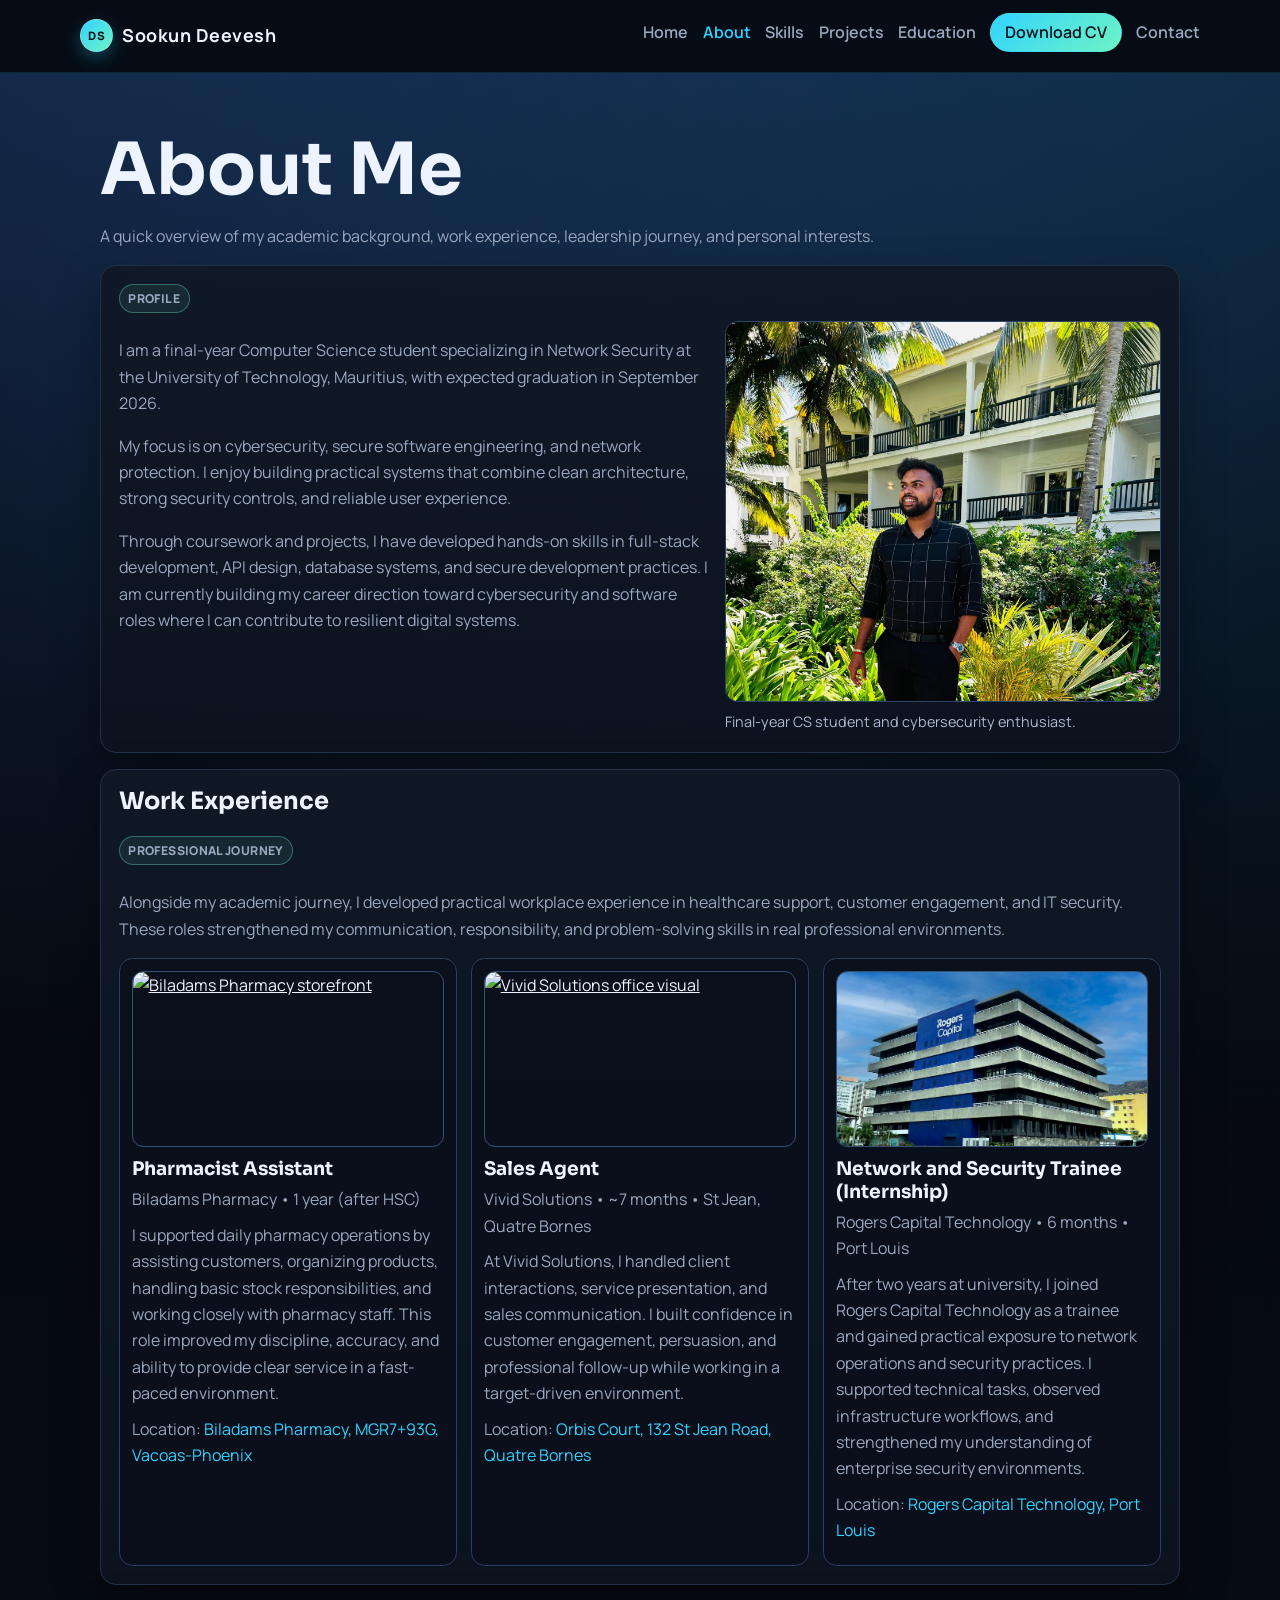
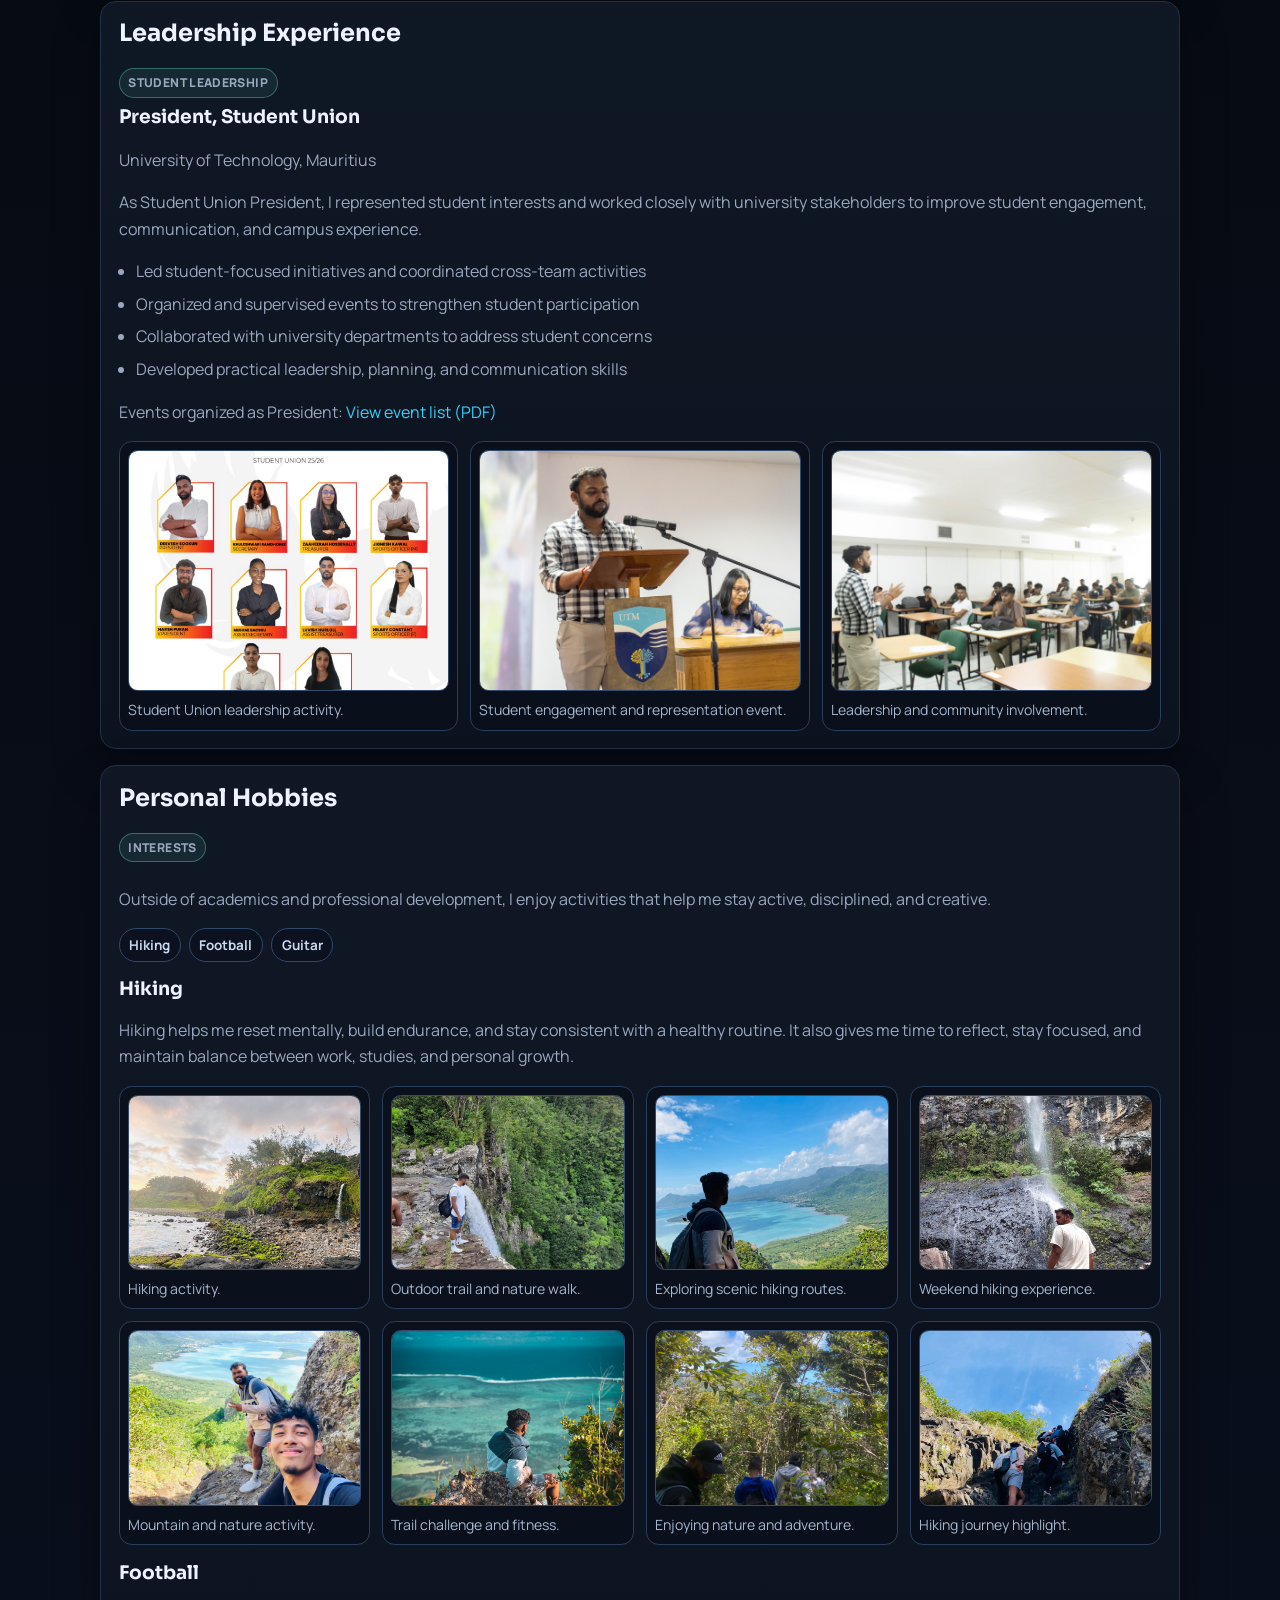
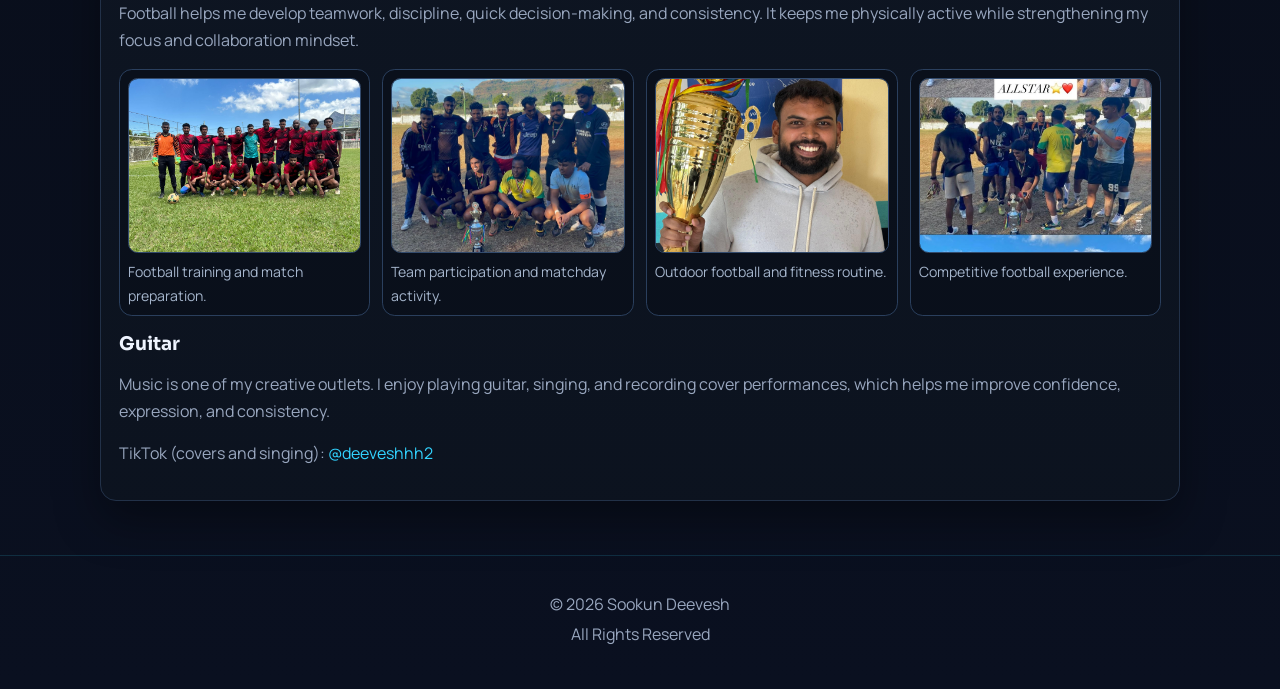
==== commit 997849d4: "Add files via upload" ====
--- a/about.html
+++ b/about.html
@@ -243,7 +243,7 @@
         <div class="about-gallery">
           <figure class="about-gallery-item">
             <img
-              src="hikingpics/WhatsApp Image 2026-03-16 at 10.30.11.jpeg"
+              src="hike-1.jpg"
               alt="Hiking photo 1"
               loading="lazy"
             />
@@ -251,7 +251,7 @@
           </figure>
           <figure class="about-gallery-item">
             <img
-              src="hikingpics/WhatsApp Image 2026-03-16 at 10.31.36.jpeg"
+              src="hike-2.jpg"
               alt="Hiking photo 2"
               loading="lazy"
             />
@@ -259,7 +259,7 @@
           </figure>
           <figure class="about-gallery-item">
             <img
-              src="hikingpics/WhatsApp Image 2026-03-16 at 10.31.38 (1).jpeg"
+              src="hike-3.jpg"
               alt="Hiking photo 3"
               loading="lazy"
             />
@@ -267,7 +267,7 @@
           </figure>
           <figure class="about-gallery-item">
             <img
-              src="hikingpics/WhatsApp Image 2026-03-16 at 10.31.38.jpeg"
+              src="hike-4.jpg"
               alt="Hiking photo 4"
               loading="lazy"
             />
@@ -275,7 +275,7 @@
           </figure>
           <figure class="about-gallery-item">
             <img
-              src="hikingpics/WhatsApp Image 2026-03-16 at 10.31.39 (1).jpeg"
+              src="hike-5.jpg"
               alt="Hiking photo 5"
               loading="lazy"
             />
@@ -283,7 +283,7 @@
           </figure>
           <figure class="about-gallery-item">
             <img
-              src="hikingpics/WhatsApp Image 2026-03-16 at 10.31.39 (2).jpeg"
+              src="hike-6.jpg"
               alt="Hiking photo 6"
               loading="lazy"
             />
@@ -291,7 +291,7 @@
           </figure>
           <figure class="about-gallery-item">
             <img
-              src="hikingpics/WhatsApp Image 2026-03-16 at 10.31.39 (3).jpeg"
+              src="hike-7.jpg"
               alt="Hiking photo 7"
               loading="lazy"
             />
@@ -299,7 +299,7 @@
           </figure>
           <figure class="about-gallery-item">
             <img
-              src="hikingpics/WhatsApp Image 2026-03-16 at 10.31.39.jpeg"
+              src="hike-8.jpg"
               alt="Hiking photo 8"
               loading="lazy"
             />
@@ -317,7 +317,7 @@
         <div class="about-gallery">
           <figure class="about-gallery-item">
             <img
-              src="footballpics/WhatsApp Image 2026-03-16 at 10.35.22.jpeg"
+              src="football-1.jpg"
               alt="Football photo 1"
               loading="lazy"
             />
@@ -325,7 +325,7 @@
           </figure>
           <figure class="about-gallery-item">
             <img
-              src="footballpics/WhatsApp Image 2026-03-16 at 10.35.22 (1).jpeg"
+              src="football-2.jpg"
               alt="Football photo 2"
               loading="lazy"
             />
@@ -333,7 +333,7 @@
           </figure>
           <figure class="about-gallery-item">
             <img
-              src="footballpics/WhatsApp Image 2026-03-16 at 10.35.22 (2).jpeg"
+              src="football-3.jpg"
               alt="Football photo 3"
               loading="lazy"
             />
@@ -341,7 +341,7 @@
           </figure>
           <figure class="about-gallery-item">
             <img
-              src="footballpics/WhatsApp Image 2026-03-16 at 10.35.23.jpeg"
+              src="football-4.jpg"
               alt="Football photo 4"
               loading="lazy"
             />
@@ -380,3 +380,5 @@
   </body>
 </html>
 
+
+
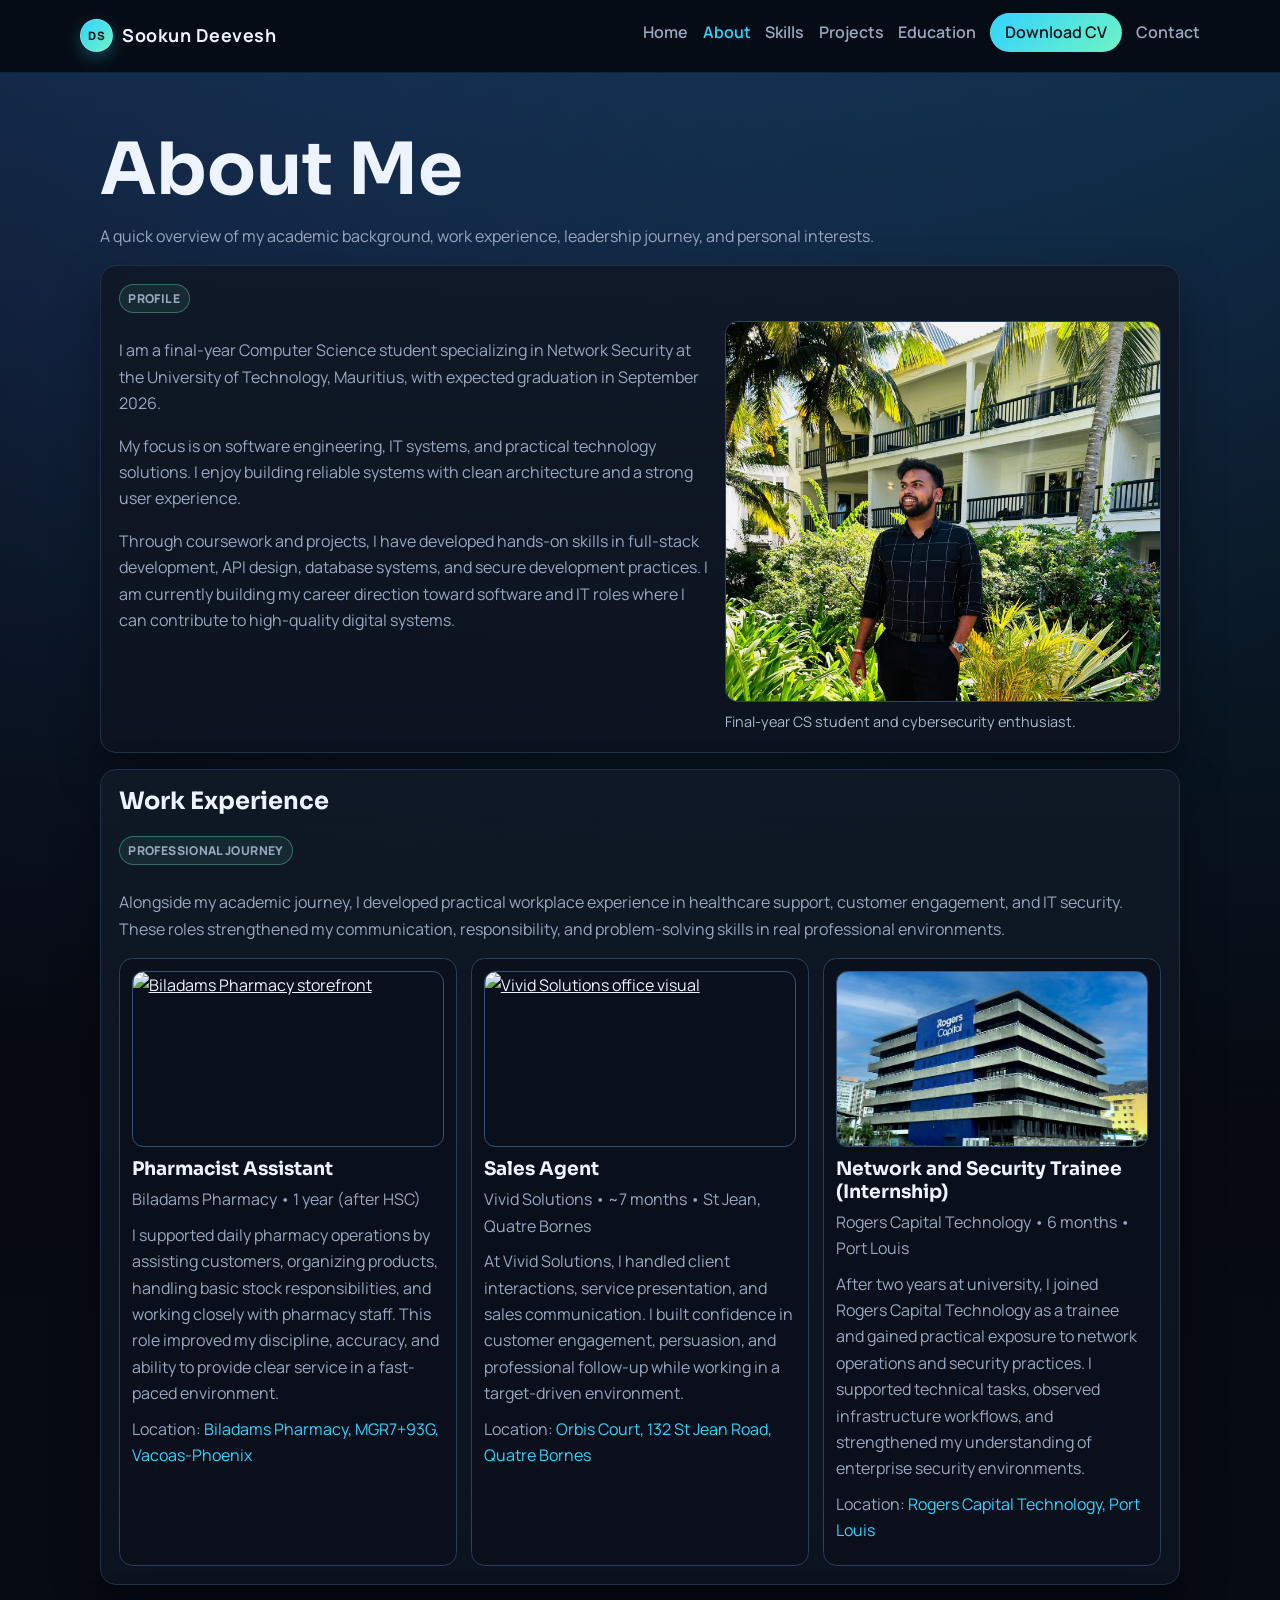
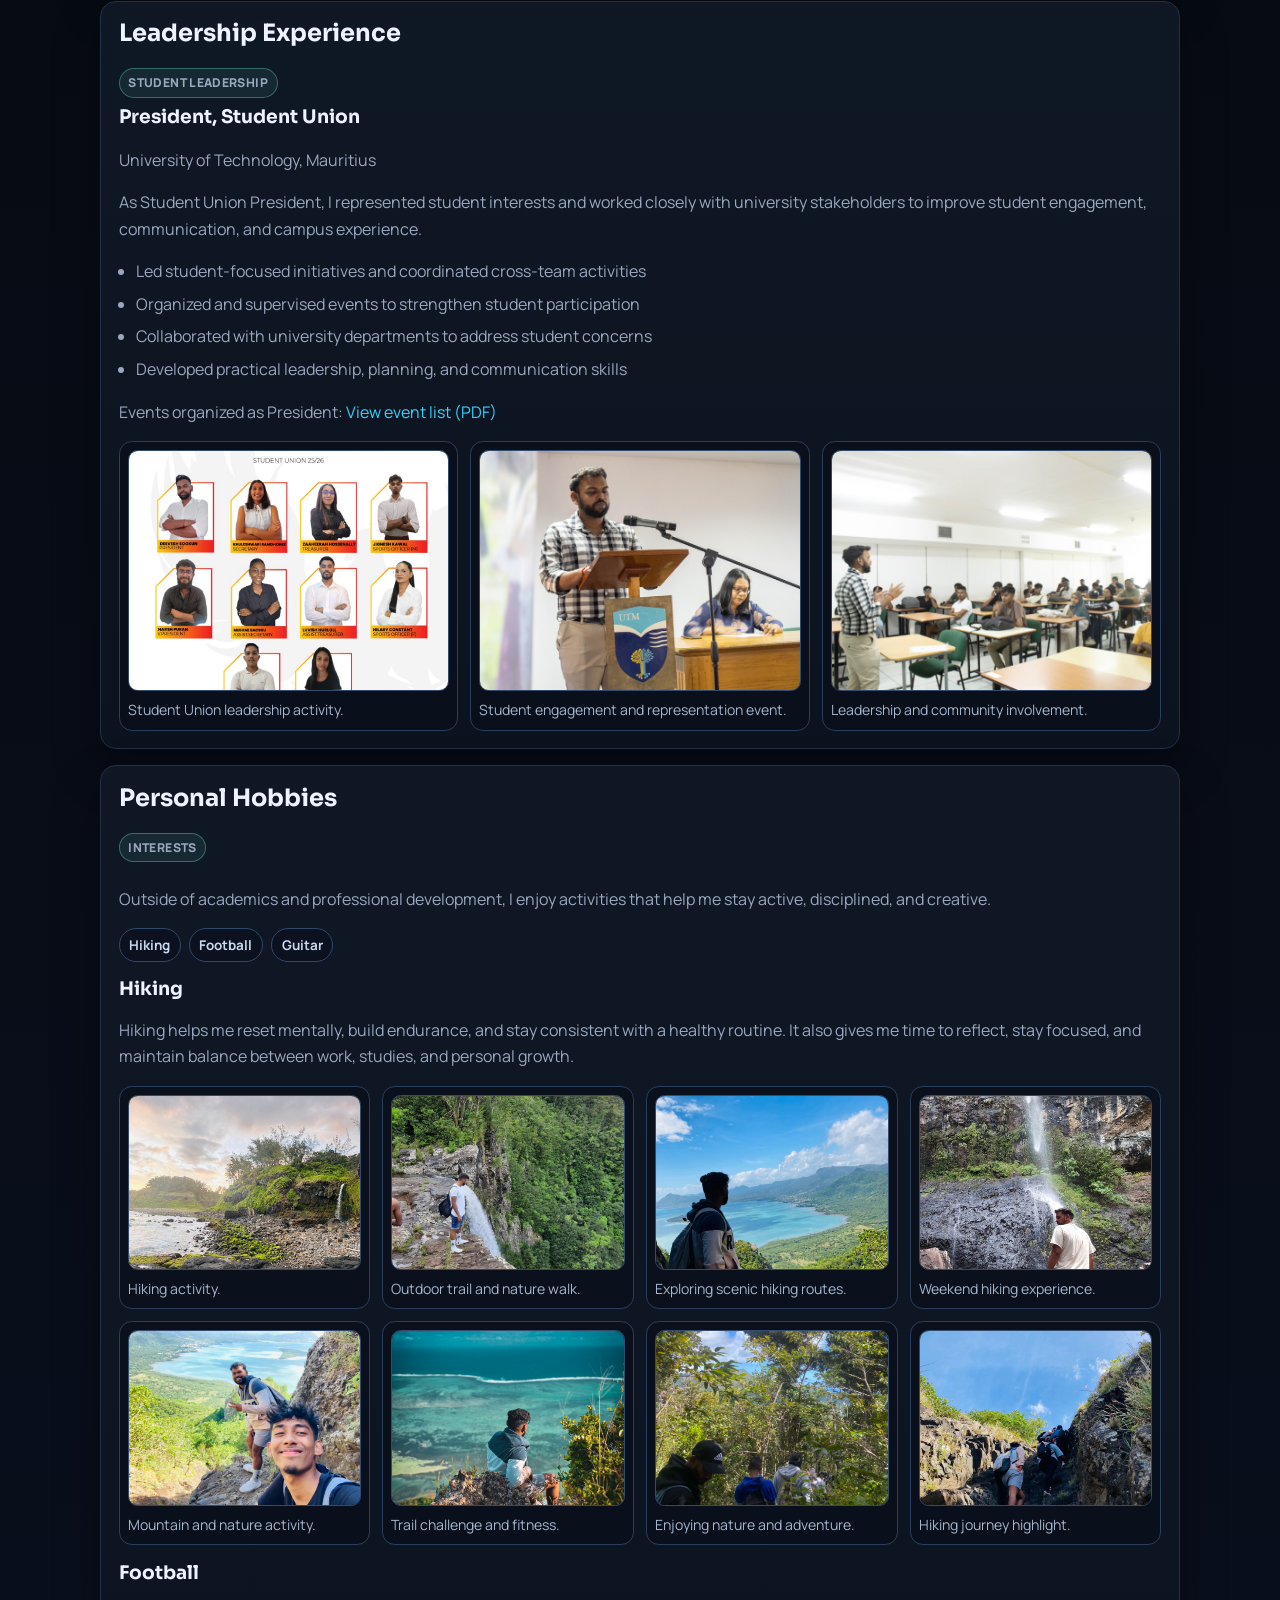
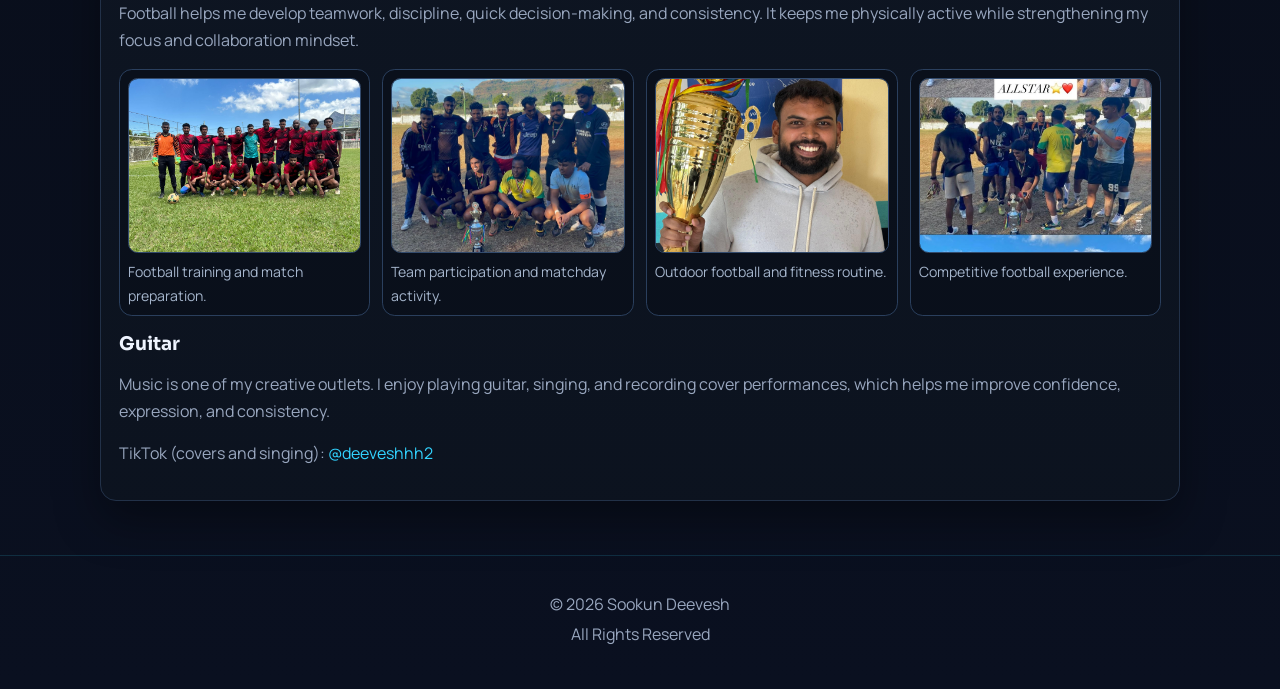
==== commit 0b5089e9: "Add files via upload" ====
--- a/about.html
+++ b/about.html
@@ -56,16 +56,16 @@
               graduation in September 2026.
             </p>
             <p>
-              My focus is on cybersecurity, secure software engineering, and network
-              protection. I enjoy building practical systems that combine clean
-              architecture, strong security controls, and reliable user experience.
+              My focus is on software engineering, IT systems, and practical
+              technology solutions. I enjoy building reliable systems with clean
+              architecture and a strong user experience.
             </p>
             <p>
               Through coursework and projects, I have developed hands-on skills in
               full-stack development, API design, database systems, and secure
               development practices. I am currently building my career direction
-              toward cybersecurity and software roles where I can contribute to
-              resilient digital systems.
+              toward software and IT roles where I can contribute to high-quality
+              digital systems.
             </p>
           </div>
           <figure class="about-media">
